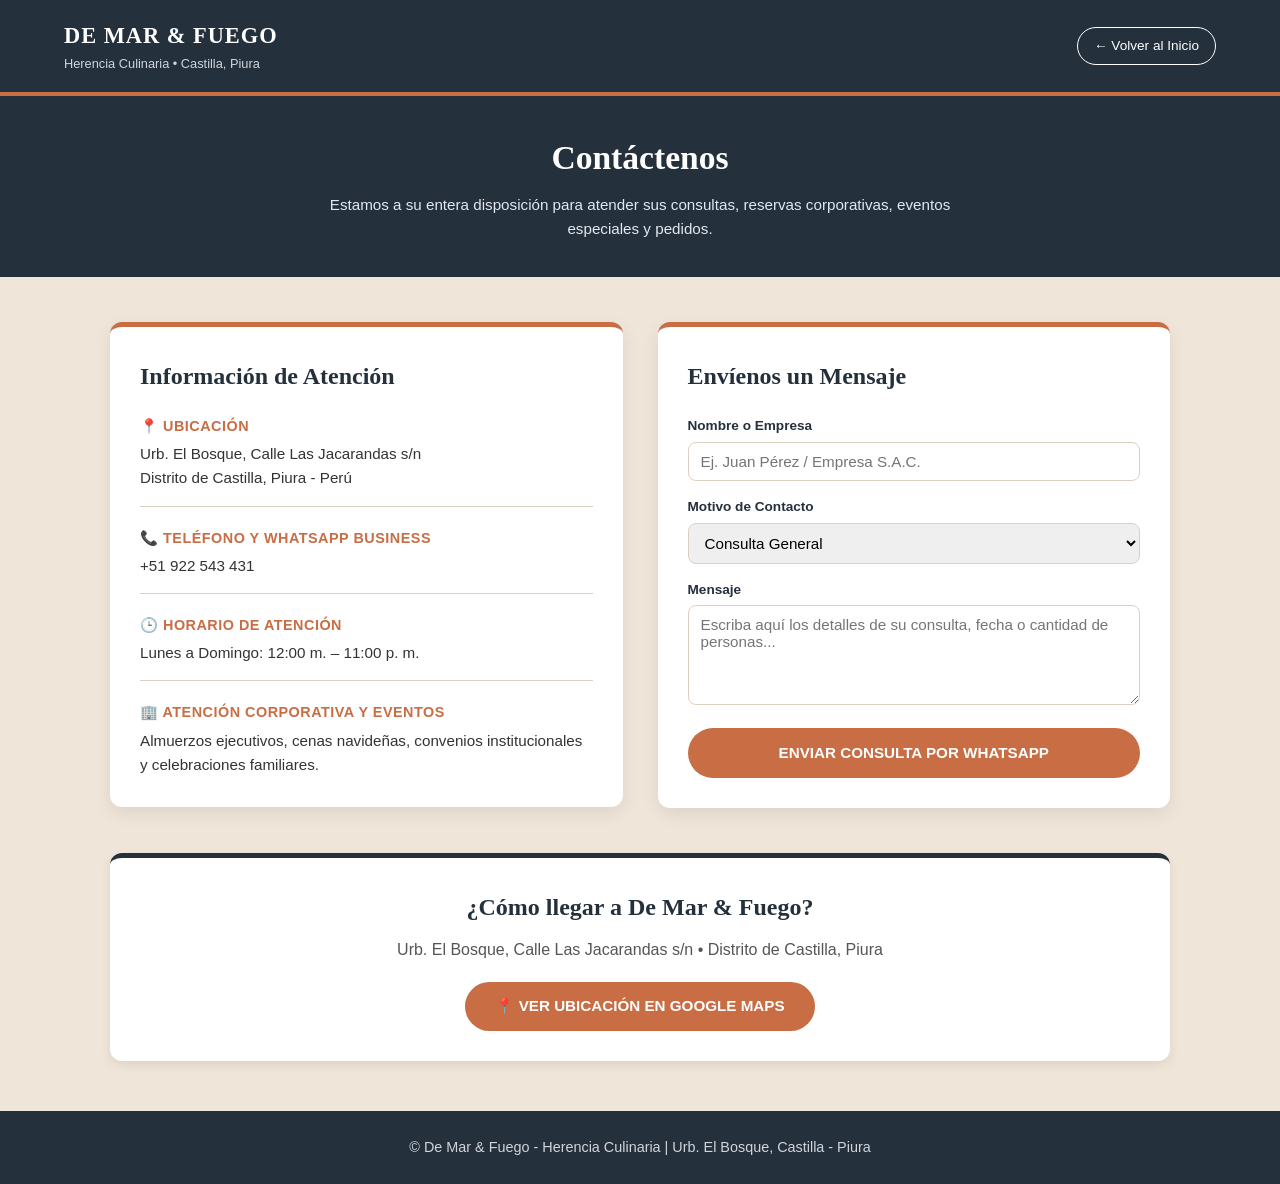
==== contacto.html @ 0af0d2fa "Add files via upload" ====
<!DOCTYPE html>
<html lang="es">
<head>
  <meta charset="UTF-8">
  <meta name="viewport" content="width=device-width, initial-scale=1.0">
  <title>Contacto | De Mar & Fuego</title>
  <style>
    :root {
      --azul-oscuro: #24303c;
      --crema-fondo: #efe5d8;
      --terracota: #c86d44;
      --terracota-hover: #a85632;
      --texto-oscuro: #2d2926;
      --blanco: #ffffff;
      --borde-suave: #dcd0c0;
    }

    * {
      box-sizing: border-box;
      margin: 0;
      padding: 0;
      font-family: 'Segoe UI', Tahoma, Geneva, Verdana, sans-serif;
    }

    body {
      background-color: var(--crema-fondo);
      color: var(--texto-oscuro);
      line-height: 1.6;
    }

    /* ENCABEZADO */
    header {
      background-color: var(--azul-oscuro);
      color: var(--blanco);
      padding: 18px 5%;
      display: flex;
      justify-content: space-between;
      align-items: center;
      border-bottom: 4px solid var(--terracota);
    }

    .marca h1 {
      font-family: Georgia, serif;
      font-size: 1.4rem;
      letter-spacing: 1px;
    }

    .marca p {
      font-size: 0.8rem;
      color: #d1d5db;
    }

    .btn-volver {
      color: var(--blanco);
      text-decoration: none;
      border: 1px solid var(--blanco);
      padding: 7px 16px;
      border-radius: 20px;
      font-size: 0.85rem;
      transition: 0.3s;
    }

    .btn-volver:hover {
      background-color: var(--terracota);
      border-color: var(--terracota);
    }

    /* BANNER */
    .banner-contacto {
      background-color: var(--azul-oscuro);
      color: var(--blanco);
      padding: 35px 5%;
      text-align: center;
    }

    .banner-contacto h2 {
      font-family: Georgia, serif;
      font-size: 2.1rem;
      margin-bottom: 8px;
    }

    .banner-contacto p {
      max-width: 650px;
      margin: 0 auto;
      color: #e2e8f0;
      font-size: 0.95rem;
    }

    /* CONTENEDOR PRINCIPAL */
    .contenedor {
      max-width: 1100px;
      margin: 45px auto;
      padding: 0 20px;
      display: grid;
      grid-template-columns: 1fr 1fr;
      gap: 35px;
      align-items: start;
    }

    .tarjeta-info, .tarjeta-formulario {
      background-color: var(--blanco);
      padding: 30px;
      border-radius: 12px;
      box-shadow: 0 6px 18px rgba(0, 0, 0, 0.08);
      border-top: 5px solid var(--terracota);
    }

    h3 {
      font-family: Georgia, serif;
      font-size: 1.5rem;
      color: var(--azul-oscuro);
      margin-bottom: 20px;
    }

    .dato-item {
      margin-bottom: 20px;
      padding-bottom: 15px;
      border-bottom: 1px solid var(--borde-suave);
    }

    .dato-item:last-child {
      border-bottom: none;
      margin-bottom: 0;
      padding-bottom: 0;
    }

    .dato-item strong {
      display: block;
      color: var(--terracota);
      font-size: 0.9rem;
      text-transform: uppercase;
      letter-spacing: 0.5px;
      margin-bottom: 4px;
    }

    .dato-item p {
      color: #333;
      font-size: 0.95rem;
    }

    /* FORMULARIO */
    .campo {
      margin-bottom: 15px;
    }

    .campo label {
      display: block;
      font-size: 0.85rem;
      font-weight: bold;
      margin-bottom: 5px;
      color: var(--azul-oscuro);
    }

    .campo input, .campo select, .campo textarea {
      width: 100%;
      padding: 10px 12px;
      border: 1px solid var(--borde-suave);
      border-radius: 8px;
      font-size: 0.95rem;
    }

    .campo textarea {
      resize: vertical;
      min-height: 100px;
    }

    .btn-enviar {
      width: 100%;
      background-color: var(--terracota);
      color: var(--blanco);
      border: none;
      padding: 13px;
      border-radius: 25px;
      font-size: 0.95rem;
      font-weight: bold;
      cursor: pointer;
      transition: 0.3s;
    }

    .btn-enviar:hover {
      background-color: var(--terracota-hover);
    }

    /* MAPA */
    .mapa-contenedor {
      max-width: 1100px;
      margin: 0 auto 50px auto;
      padding: 0 20px;
    }

    .mapa-marco {
      width: 100%;
      height: 320px;
      border: none;
      border-radius: 12px;
      box-shadow: 0 4px 12px rgba(0, 0, 0, 0.08);
    }

    footer {
      background-color: var(--azul-oscuro);
      color: #d1d5db;
      text-align: center;
      padding: 25px 20px;
      font-size: 0.9rem;
    }

    @media (max-width: 800px) {
      .contenedor {
        grid-template-columns: 1fr;
      }
    }
  </style>
</head>
<body>

  <header>
    <div class="marca">
      <h1>DE MAR & FUEGO</h1>
      <p>Herencia Culinaria • Castilla, Piura</p>
    </div>
    <a href="index.html" class="btn-volver">← Volver al Inicio</a>
  </header>

  <section class="banner-contacto">
    <h2>Contáctenos</h2>
    <p>Estamos a su entera disposición para atender sus consultas, reservas corporativas, eventos especiales y pedidos.</p>
  </section>

  <main class="contenedor">
    <!-- COLUMNA IZQUIERDA: INFORMACIÓN -->
    <div class="tarjeta-info">
      <h3>Información de Atención</h3>

      <div class="dato-item">
        <strong>📍 Ubicación</strong>
        <p>Urb. El Bosque, Calle Las Jacarandas s/n<br>Distrito de Castilla, Piura - Perú</p>
        
      </div>

      <div class="dato-item">
        <strong>📞 Teléfono y WhatsApp Business</strong>
        <p>+51 922 543 431</p>
      </div>

      <div class="dato-item">
        <strong>🕒 Horario de Atención</strong>
        <p>Lunes a Domingo: 12:00 m. – 11:00 p. m.</p>
      </div>

      <div class="dato-item">
        <strong>🏢 Atención Corporativa y Eventos</strong>
        <p>Almuerzos ejecutivos, cenas navideñas, convenios institucionales y celebraciones familiares.</p>
      </div>
    </div>

    <!-- COLUMNA DERECHA: FORMULARIO DIRECTO -->
    <div class="tarjeta-formulario">
      <h3>Envíenos un Mensaje</h3>

      <div class="campo">
        <label for="nombre">Nombre o Empresa</label>
        <input type="text" id="nombre" placeholder="Ej. Juan Pérez / Empresa S.A.C.">
      </div>

      <div class="campo">
        <label for="motivo">Motivo de Contacto</label>
        <select id="motivo">
          <option value="Consulta General">Consulta General</option>
          <option value="Reserva de Mesa">Reserva de Mesa</option>
          <option value="Evento Corporativo / Navidad">Evento Corporativo / Almuerzo o Cena Navideña</option>
          <option value="Sugerencia o Felicitación">Sugerencia o Felicitación</option>
        </select>
      </div>

      <div class="campo">
        <label for="mensaje">Mensaje</label>
        <textarea id="mensaje" placeholder="Escriba aquí los detalles de su consulta, fecha o cantidad de personas..."></textarea>
      </div>

<a id="btn-whatsapp" 
   href="https://wa.me/51922543431"
   target="_blank" 
   onclick="return validarYArmarWhatsApp()" 
   class="btn-enviar" 
   style="display: block; text-align: center; text-decoration: none;">
  ENVIAR CONSULTA POR WHATSAPP
</a>
    </div>
  </main>

    <!-- TARJETA DE UBICACIÓN DIRECTA -->
  <div class="mapa-contenedor">
    <div style="background-color: var(--blanco); padding: 30px; border-radius: 12px; text-align: center; box-shadow: 0 4px 12px rgba(0,0,0,0.08); border-top: 5px solid var(--azul-oscuro);">
      <h3 style="margin-bottom: 10px;">¿Cómo llegar a De Mar & Fuego?</h3>
      <p style="color: #555; margin-bottom: 20px;">Urb. El Bosque, Calle Las Jacarandas s/n • Distrito de Castilla, Piura</p>
      <a href="https://www.google.com/maps/place/De+Mar+Y+Fuego/@-5.1883278,-80.6101097,17z/data=!3m1!4b1!4m6!3m5!1s0x904a105d516a945d:0x49eb2596f3e0a707!8m2!3d-5.1883278!4d-80.6101097!16s%2Fg%2F11c2pfbq_5?entry=ttu&g_ep=EgoyMDI2MTExOC4xIKXMDSoASAFQAw%3D%3D" target="_blank" class="btn-enviar" style="display: inline-block; width: auto; padding: 12px 30px; text-decoration: none;">
        📍 VER UBICACIÓN EN GOOGLE MAPS
      </a>
    </div>
  </div>


  <footer>
    <p>© De Mar & Fuego - Herencia Culinaria | Urb. El Bosque, Castilla - Piura</p>
  </footer>

     <script>
    function enviarConsultaWhatsApp() {
      const nombre = document.getElementById('nombre').value.trim();
      const motivo = document.getElementById('motivo').value;
      const mensaje = document.getElementById('mensaje').value.trim();

      if (!nombre || !mensaje) {
        alert('Por favor, ingrese su nombre y el mensaje que desea enviar.');
        return;
      }

      const textoPlano = "Estimados De Mar & Fuego, les saluda *" + nombre + "*.\n\n" +
                         "*Motivo:* " + motivo + "\n" +
                         "*Consulta:* " + mensaje;

      const urlWhatsApp = "https://whatsapp.com" + encodeURIComponent(textoPlano);
      window.open(urlWhatsApp, '_blank');
    }
  </script>



</body>
</html>
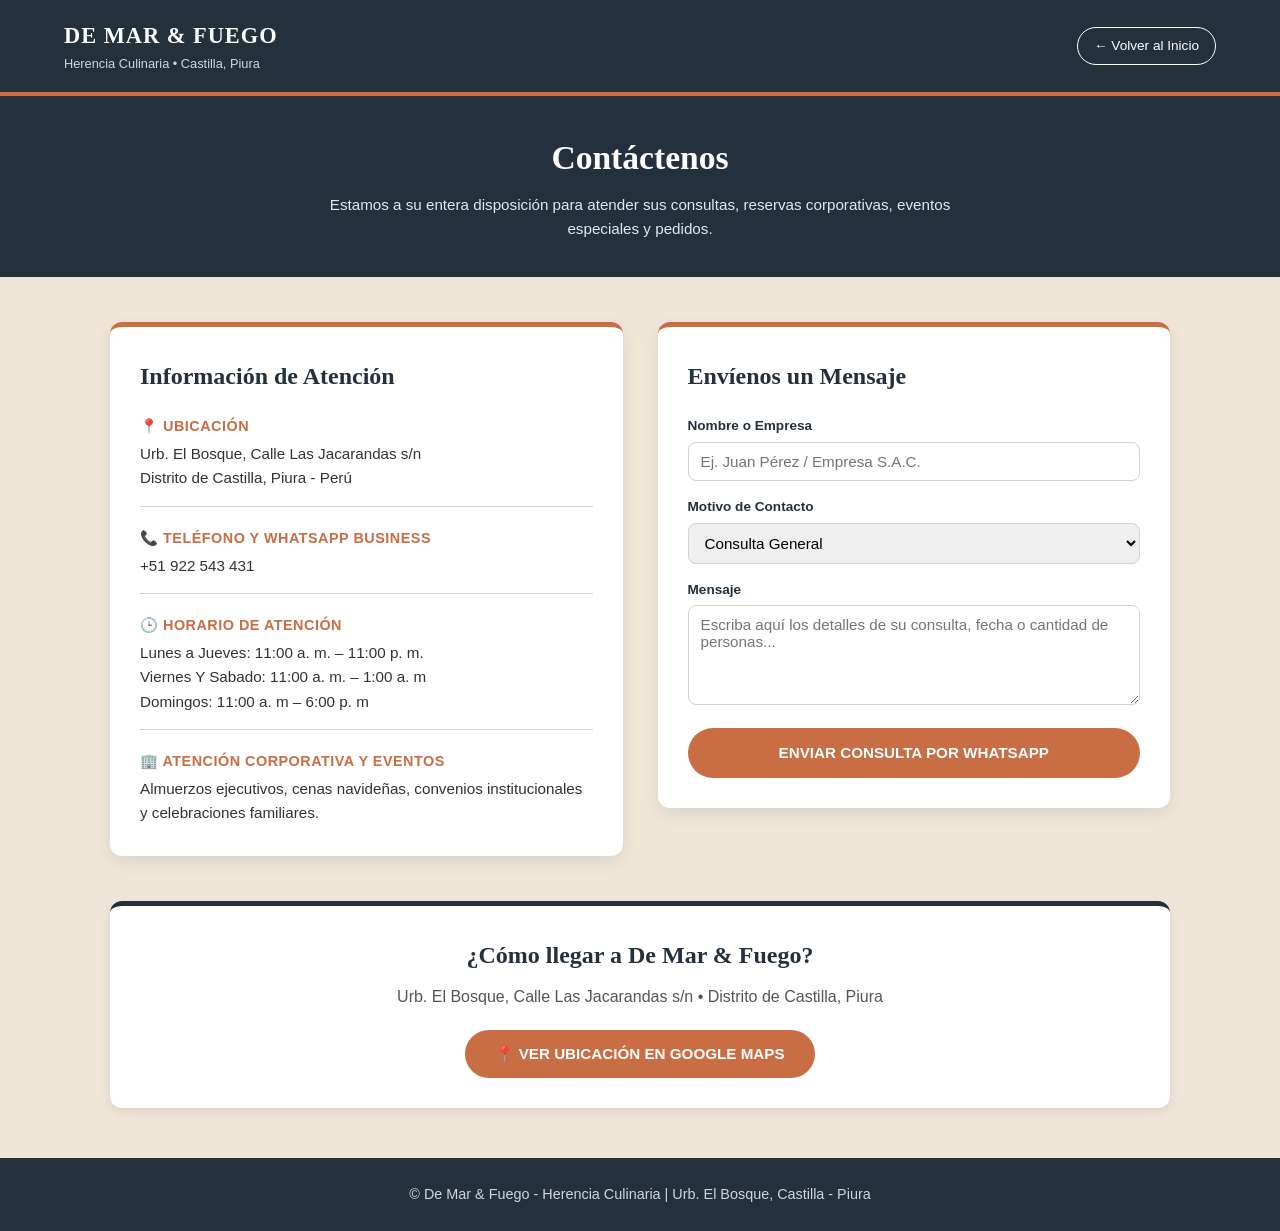
==== commit e80cc60f: "Add files via upload" ====
--- a/contacto.html
+++ b/contacto.html
@@ -244,7 +244,9 @@
 
       <div class="dato-item">
         <strong>🕒 Horario de Atención</strong>
-        <p>Lunes a Domingo: 12:00 m. – 11:00 p. m.</p>
+        <p>Lunes a Jueves: 11:00 a. m. – 11:00 p. m.</p>
+        <p>Viernes Y Sabado: 11:00 a. m. – 1:00 a. m </p>
+        <p>Domingos: 11:00 a. m – 6:00 p. m</p>
       </div>
 
       <div class="dato-item">
